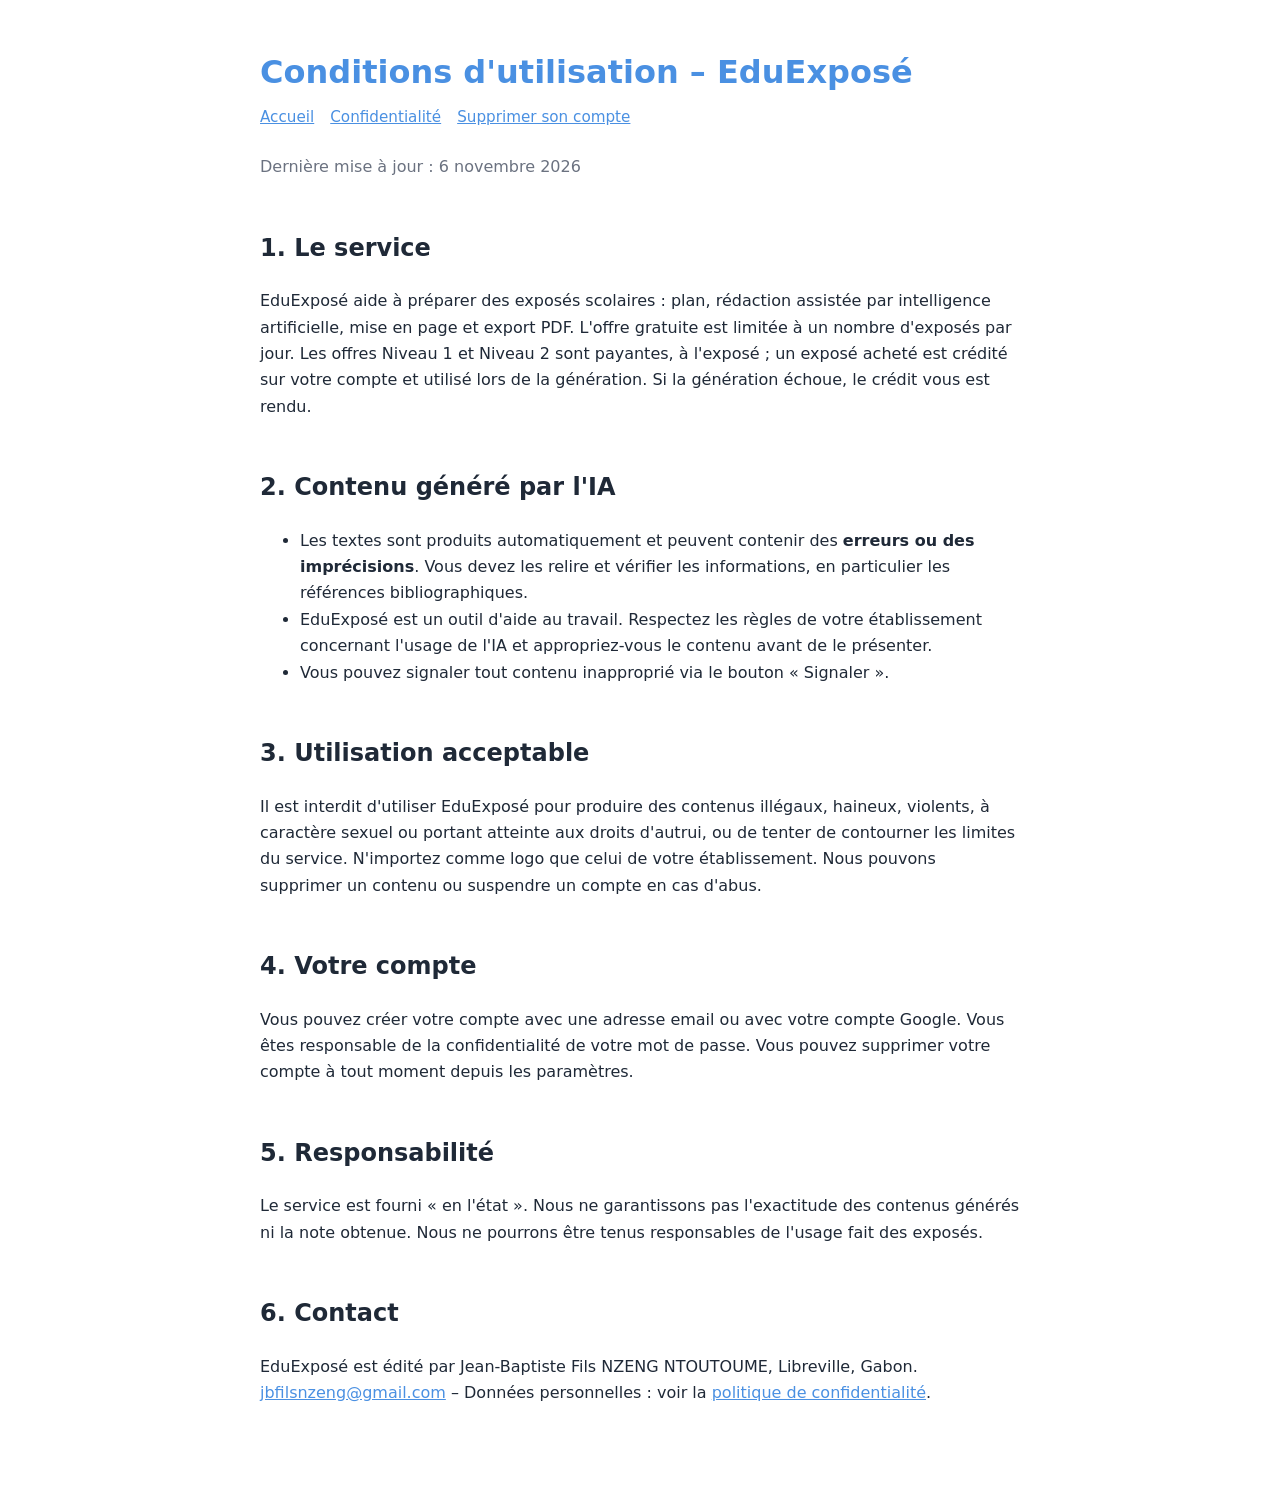
==== conditions.html @ 4749f68a "Pages publiques d'EduExposé : accueil, confidentialité, conditions, suppression de compte Co-Authore" ====
<!doctype html>
<html lang="fr"><head><meta charset="utf-8"><meta name="viewport" content="width=device-width,initial-scale=1">
<title>EduExposé – Conditions d'utilisation</title><link rel="stylesheet" href="_style.css"></head><body>
<h1>Conditions d'utilisation – EduExposé</h1>
<nav><a href="index.html">Accueil</a><a href="confidentialite.html">Confidentialité</a><a href="suppression-compte.html">Supprimer son compte</a></nav>
<p class="muted">Dernière mise à jour : 6 novembre 2026</p>

<h2>1. Le service</h2>
<p>EduExposé aide à préparer des exposés scolaires : plan, rédaction assistée par intelligence artificielle, mise en page et export PDF. L'offre gratuite est limitée à un nombre d'exposés par jour. Les offres Niveau 1 et Niveau 2 sont payantes, à l'exposé ; un exposé acheté est crédité sur votre compte et utilisé lors de la génération. Si la génération échoue, le crédit vous est rendu.</p>

<h2>2. Contenu généré par l'IA</h2>
<ul>
  <li>Les textes sont produits automatiquement et peuvent contenir des <strong>erreurs ou des imprécisions</strong>. Vous devez les relire et vérifier les informations, en particulier les références bibliographiques.</li>
  <li>EduExposé est un outil d'aide au travail. Respectez les règles de votre établissement concernant l'usage de l'IA et appropriez-vous le contenu avant de le présenter.</li>
  <li>Vous pouvez signaler tout contenu inapproprié via le bouton « Signaler ».</li>
</ul>

<h2>3. Utilisation acceptable</h2>
<p>Il est interdit d'utiliser EduExposé pour produire des contenus illégaux, haineux, violents, à caractère sexuel ou portant atteinte aux droits d'autrui, ou de tenter de contourner les limites du service. N'importez comme logo que celui de votre établissement. Nous pouvons supprimer un contenu ou suspendre un compte en cas d'abus.</p>

<h2>4. Votre compte</h2>
<p>Vous pouvez créer votre compte avec une adresse email ou avec votre compte Google. Vous êtes responsable de la confidentialité de votre mot de passe. Vous pouvez supprimer votre compte à tout moment depuis les paramètres.</p>

<h2>5. Responsabilité</h2>
<p>Le service est fourni « en l'état ». Nous ne garantissons pas l'exactitude des contenus générés ni la note obtenue. Nous ne pourrons être tenus responsables de l'usage fait des exposés.</p>

<h2>6. Contact</h2>
<p>EduExposé est édité par Jean-Baptiste Fils NZENG NTOUTOUME, Libreville, Gabon. <a href="mailto:jbfilsnzeng@gmail.com">jbfilsnzeng@gmail.com</a> – Données personnelles : voir la <a href="confidentialite.html">politique de confidentialité</a>.</p>
</body></html>
---- _style.css ----
:root{--fg:#1f2937;--muted:#6b7280;--accent:#4A90E2;--bg:#ffffff}
@media (prefers-color-scheme:dark){:root{--fg:#e5e7eb;--muted:#9ca3af;--bg:#111827}}
body{font-family:system-ui,-apple-system,"Segoe UI",Roboto,sans-serif;max-width:760px;margin:0 auto;padding:32px 16px 64px;line-height:1.65;color:var(--fg);background:var(--bg)}
h1{color:var(--accent);line-height:1.2}h2{margin-top:2em}small,.muted{color:var(--muted)}a{color:var(--accent)}
nav{margin:-8px 0 24px;font-size:.95em}nav a{margin-right:16px}
.card{border:1px solid color-mix(in srgb,var(--muted) 35%,transparent);border-radius:14px;padding:16px 20px;margin:16px 0}
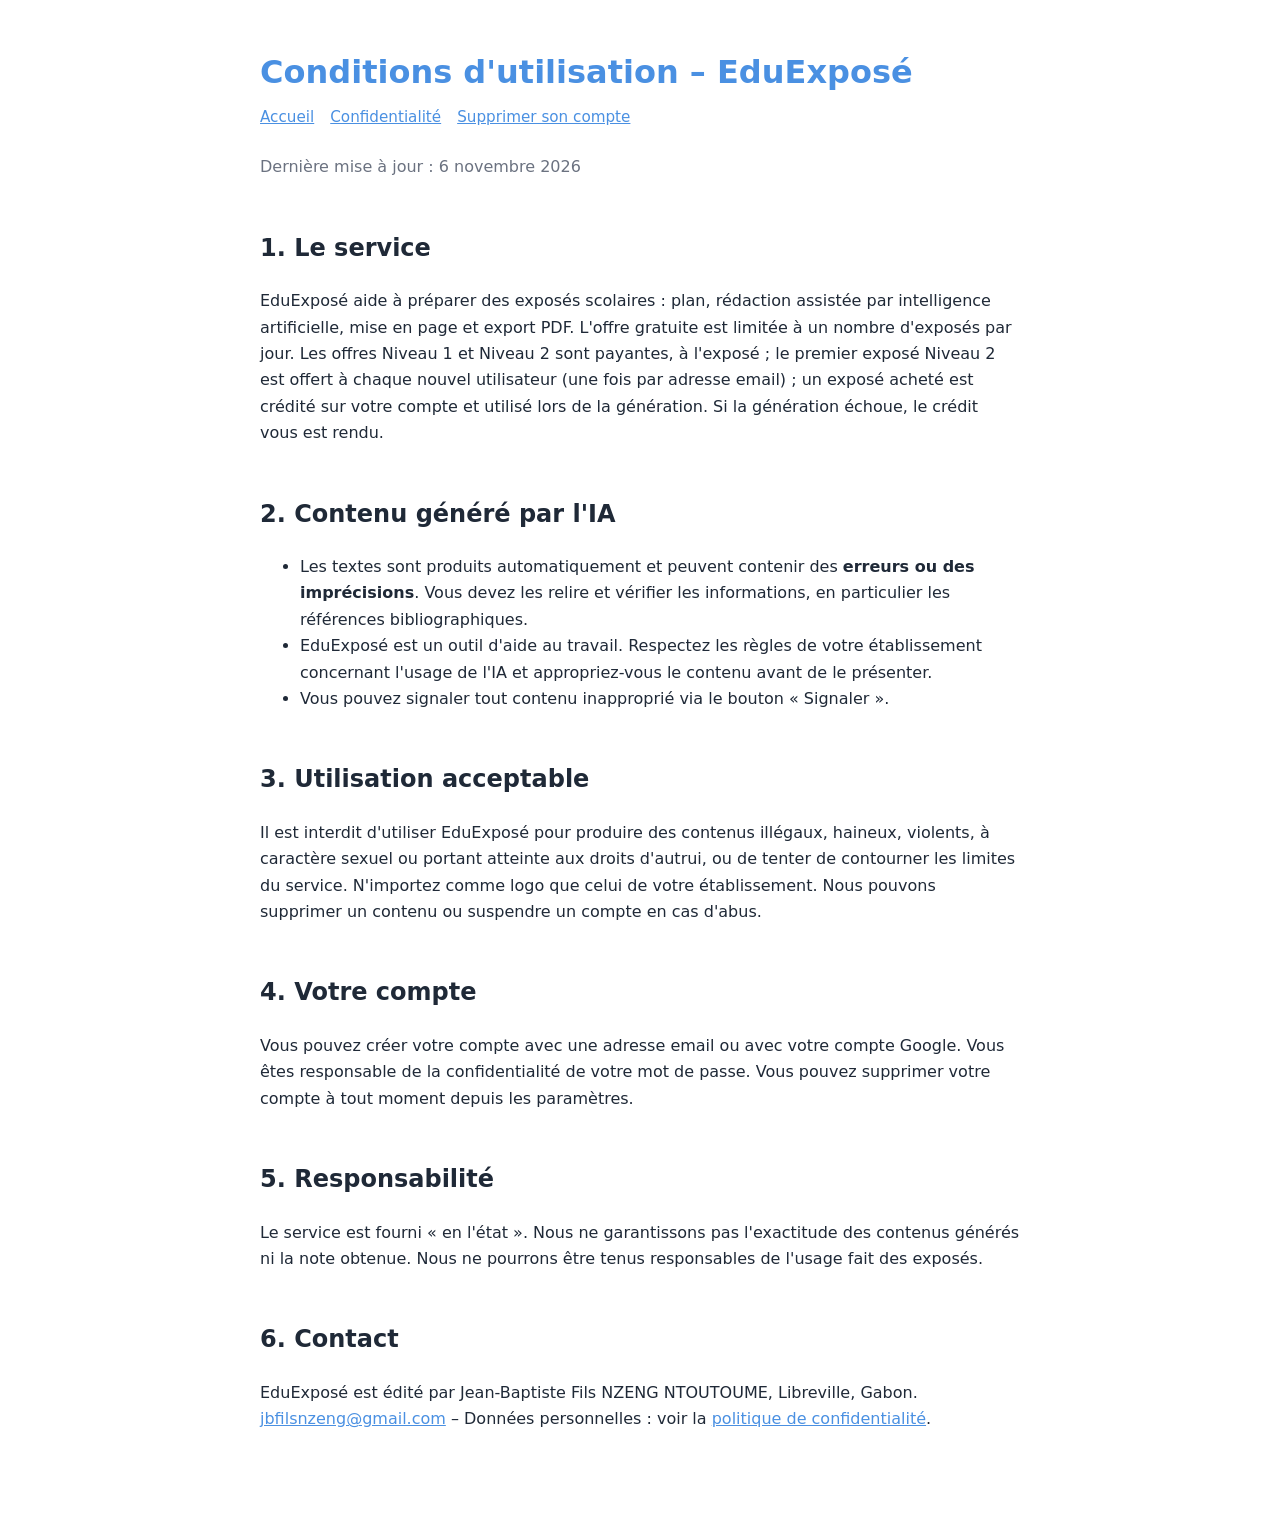
==== commit be12ff4c: "Exposé Niveau 2 offert : mention dans la confidentialité, les conditions et la suppression de compte" ====
--- a/conditions.html
+++ b/conditions.html
@@ -6,7 +6,7 @@
 <p class="muted">Dernière mise à jour : 6 novembre 2026</p>
 
 <h2>1. Le service</h2>
-<p>EduExposé aide à préparer des exposés scolaires : plan, rédaction assistée par intelligence artificielle, mise en page et export PDF. L'offre gratuite est limitée à un nombre d'exposés par jour. Les offres Niveau 1 et Niveau 2 sont payantes, à l'exposé ; un exposé acheté est crédité sur votre compte et utilisé lors de la génération. Si la génération échoue, le crédit vous est rendu.</p>
+<p>EduExposé aide à préparer des exposés scolaires : plan, rédaction assistée par intelligence artificielle, mise en page et export PDF. L'offre gratuite est limitée à un nombre d'exposés par jour. Les offres Niveau 1 et Niveau 2 sont payantes, à l'exposé ; le premier exposé Niveau 2 est offert à chaque nouvel utilisateur (une fois par adresse email) ; un exposé acheté est crédité sur votre compte et utilisé lors de la génération. Si la génération échoue, le crédit vous est rendu.</p>
 
 <h2>2. Contenu généré par l'IA</h2>
 <ul>
